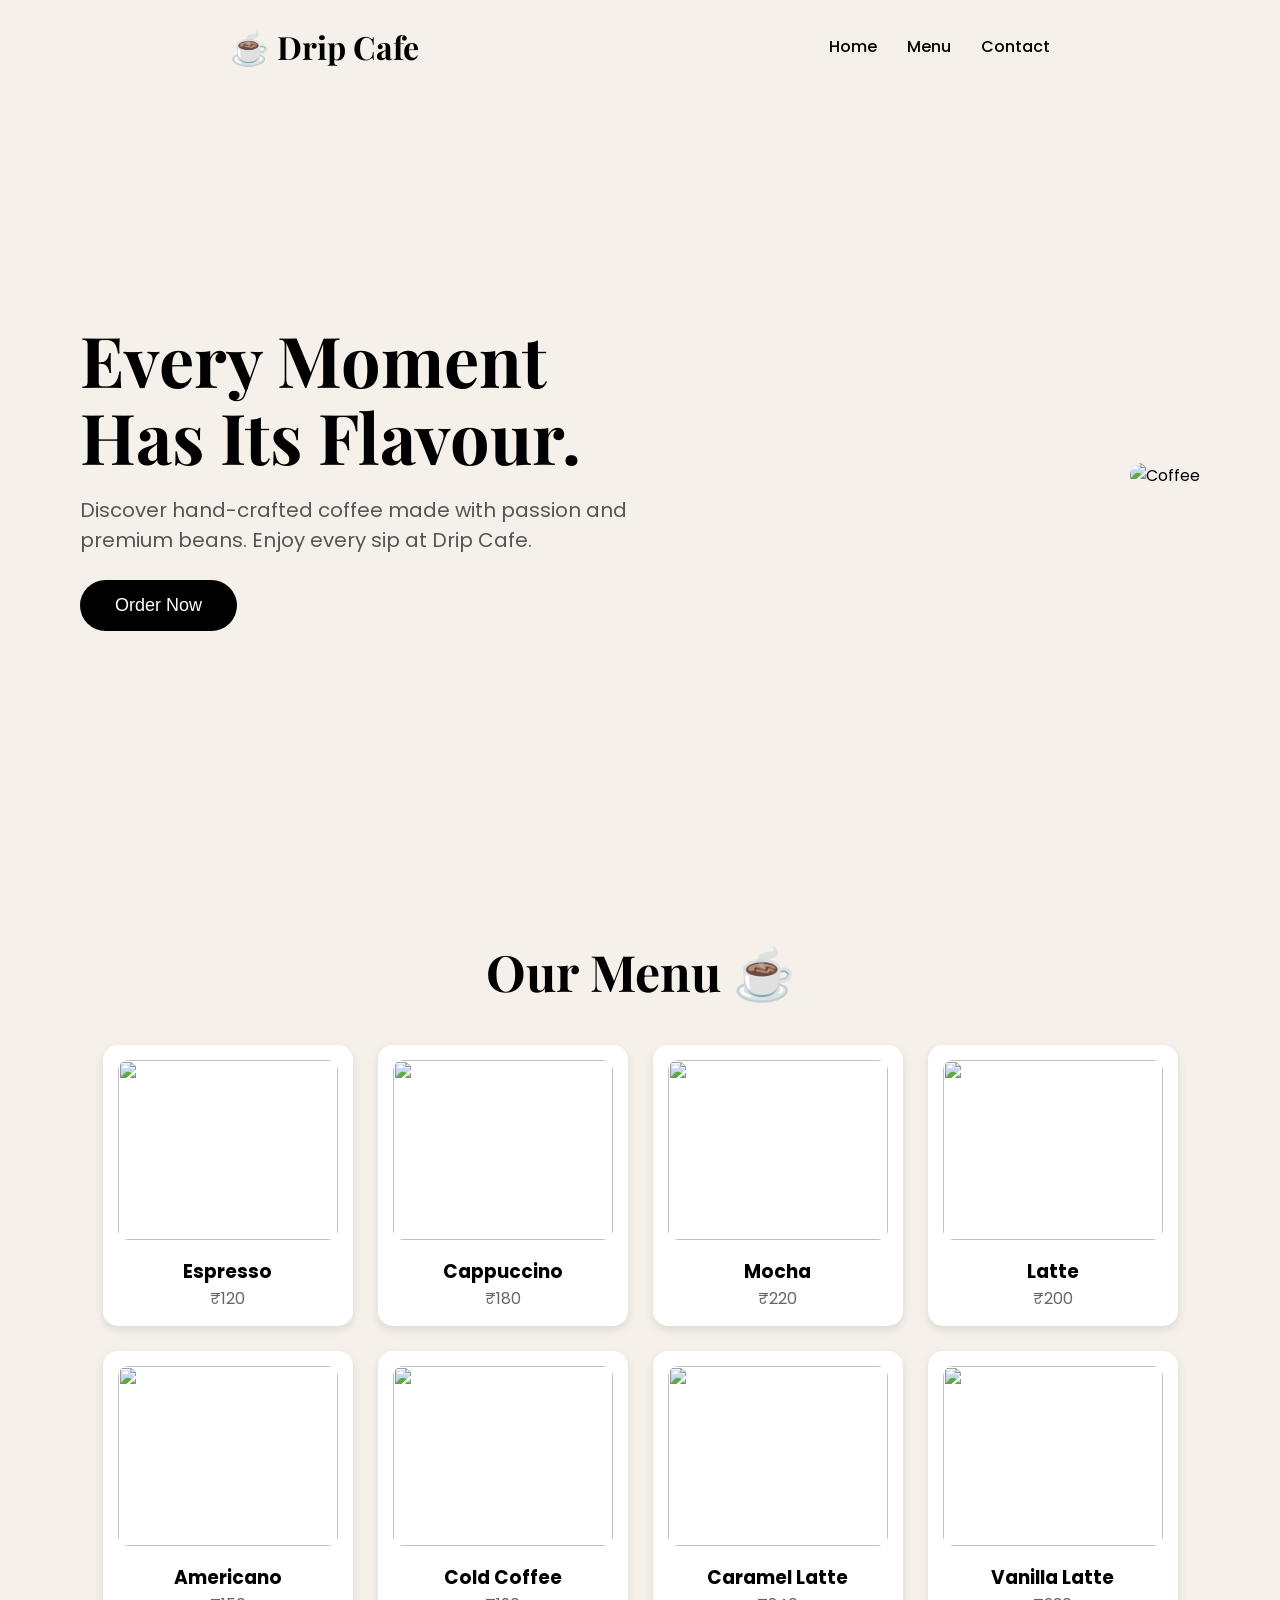
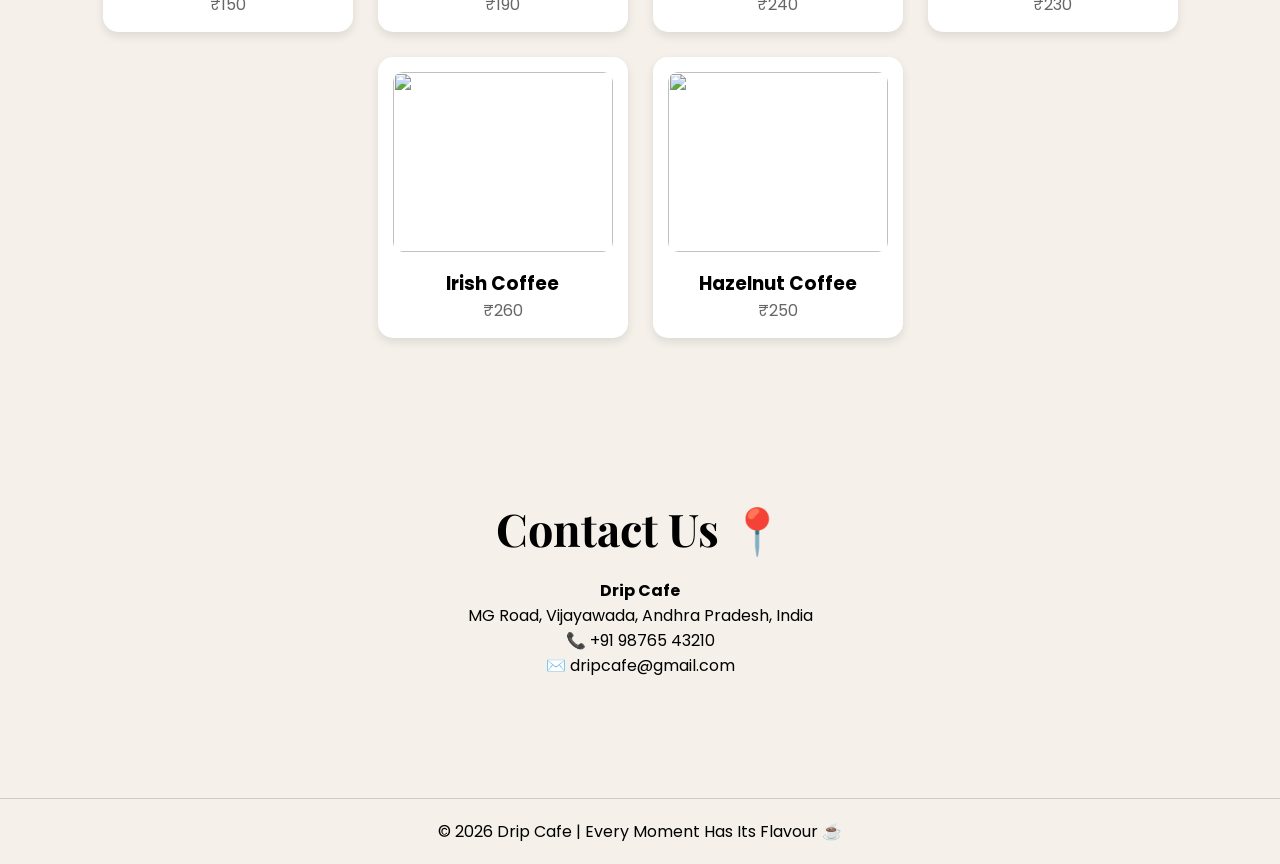
==== index.html @ 1b5a7522 "Update index.html" ====
<!DOCTYPE html>
<html lang="en">
<head>
<meta charset="UTF-8">
<meta name="viewport" content="width=device-width, initial-scale=1.0">
<title>Drip Cafe</title>

<link href="https://fonts.googleapis.com/css2?family=Playfair+Display:wght@700&family=Poppins:wght@300;400;500;600&display=swap" rel="stylesheet">

<style>
*{
margin:0;
padding:0;
box-sizing:border-box;
scroll-behavior:smooth;
}

body{
font-family:'Poppins',sans-serif;
background:#f5f1ea;
}

header{
display:flex;
justify-content:space-around;
align-items:center;
padding:25px;
background:#f5f1ea;
position:sticky;
top:0;
z-index:1000;
}

.logo{
font-size:32px;
font-family:'Playfair Display',serif;
font-weight:bold;
}

nav ul{
display:flex;
list-style:none;
gap:30px;
}

nav a{
text-decoration:none;
color:black;
font-weight:500;
}

.hero{
display:flex;
justify-content:space-between;
align-items:center;
padding:60px 80px;
min-height:85vh;
}

.content{
max-width:600px;
}

.content h1{
font-size:70px;
font-family:'Playfair Display',serif;
line-height:1.1;
}

.content p{
font-size:20px;
margin-top:20px;
color:#555;
}

.order-btn{
margin-top:25px;
padding:15px 35px;
border:none;
background:black;
color:white;
border-radius:30px;
font-size:18px;
cursor:pointer;
}

.image img{
width:500px;
border-radius:20px;
}

#menu{
padding:80px 40px;
text-align:center;
}

#menu h2{
font-size:50px;
margin-bottom:40px;
font-family:'Playfair Display',serif;
}

.menu-container{
display:flex;
flex-wrap:wrap;
justify-content:center;
gap:25px;
}

.card{
background:white;
width:250px;
padding:15px;
border-radius:15px;
box-shadow:0 4px 10px rgba(0,0,0,0.1);
}

.card img{
width:100%;
height:180px;
object-fit:cover;
border-radius:10px;
}

.card h3{
margin-top:10px;
}

.card p{
color:#666;
}

#contact{
padding:80px 40px;
text-align:center;
}

#contact h2{
font-size:45px;
margin-bottom:20px;
font-family:'Playfair Display',serif;
}

footer{
text-align:center;
padding:20px;
border-top:1px solid #ccc;
margin-top:40px;
}

@media(max-width:900px){

.hero{
flex-direction:column;
text-align:center;
}

.content h1{
font-size:48px;
}

.image img{
width:320px;
margin-top:30px;
}

header{
flex-direction:column;
gap:15px;
}

nav ul{
gap:15px;
}
}
</style>
</head>

<body>

<header>
<div class="logo">☕ Drip Cafe</div>

<nav>
<ul>
<li><a href="#">Home</a></li>
<li><a href="#menu">Menu</a></li>
<li><a href="#contact">Contact</a></li>
</ul>
</nav>
</header>

<section class="hero">

<div class="content">
<h1>Every Moment<br>Has Its Flavour.</h1>

<p>
Discover hand-crafted coffee made with passion and premium beans.
Enjoy every sip at Drip Cafe.
</p>

<button class="order-btn">Order Now</button>
</div>

<div class="image">
<img src="https://images.unsplash.com/photo-1495474472287-4d71bcdd2085?w=900" alt="Coffee">
</div>

</section>

<section id="menu">

<h2>Our Menu ☕</h2>

<div class="menu-container">

<div class="card"><img src="https://images.unsplash.com/photo-1509042239860-f550ce710b93?w=400"><h3>Espresso</h3><p>₹120</p></div>

<div class="card"><img src="https://images.unsplash.com/photo-1517701604599-bb29b565090c?w=400"><h3>Cappuccino</h3><p>₹180</p></div>

<div class="card"><img src="https://images.unsplash.com/photo-1461023058943-07fcbe16d735?w=400"><h3>Mocha</h3><p>₹220</p></div>

<div class="card"><img src="https://images.unsplash.com/photo-1521302080371-df3f0eebf5f9?w=400"><h3>Latte</h3><p>₹200</p></div>

<div class="card"><img src="https://images.unsplash.com/photo-1495474472287-4d71bcdd2085?w=400"><h3>Americano</h3><p>₹150</p></div>

<div class="card"><img src="https://images.unsplash.com/photo-1445116572660-236099ec97a0?w=400"><h3>Cold Coffee</h3><p>₹190</p></div>

<div class="card"><img src="https://images.unsplash.com/photo-1511920170033-f8396924c348?w=400"><h3>Caramel Latte</h3><p>₹240</p></div>

<div class="card"><img src="https://images.unsplash.com/photo-1504753793650-d4a2b783c15e?w=400"><h3>Vanilla Latte</h3><p>₹230</p></div>

<div class="card"><img src="https://images.unsplash.com/photo-1572442388796-11668a67e53d?w=400"><h3>Irish Coffee</h3><p>₹260</p></div>

<div class="card"><img src="https://images.unsplash.com/photo-1514432324607-a09d9b4aefdd?w=400"><h3>Hazelnut Coffee</h3><p>₹250</p></div>

</div>

</section>

<section id="contact">

<h2>Contact Us 📍</h2>

<p><strong>Drip Cafe</strong></p>
<p>MG Road, Vijayawada, Andhra Pradesh, India</p>
<p>📞 +91 98765 43210</p>
<p>✉️ dripcafe@gmail.com</p>

</section>

<footer>
© 2026 Drip Cafe | Every Moment Has Its Flavour ☕
</footer>

</body>
</html>
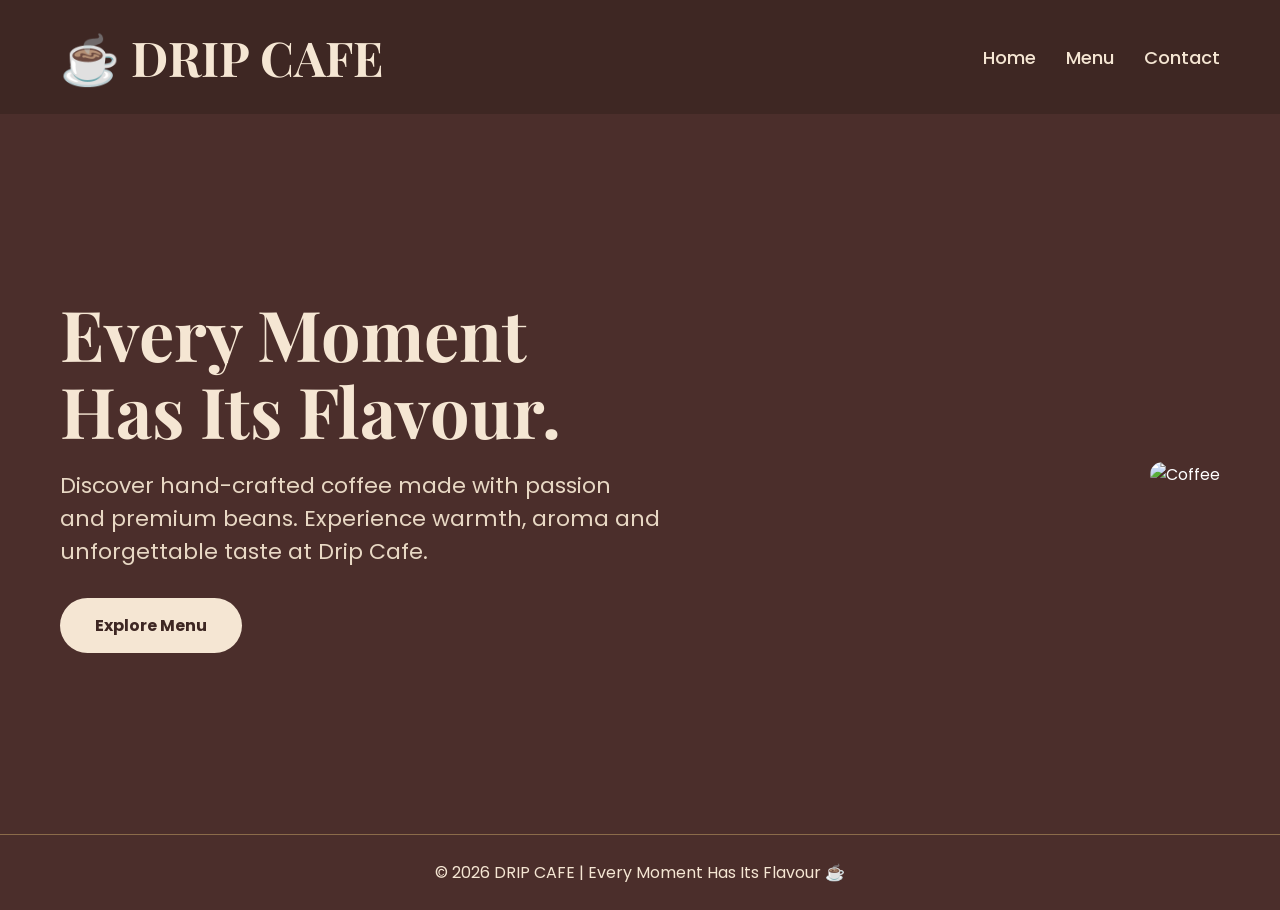
==== commit b80677b6: "Update index.html" ====
--- a/index.html
+++ b/index.html
@@ -8,33 +8,32 @@
 <link href="https://fonts.googleapis.com/css2?family=Playfair+Display:wght@700&family=Poppins:wght@300;400;500;600&display=swap" rel="stylesheet">
 
 <style>
+
 *{
 margin:0;
 padding:0;
 box-sizing:border-box;
-scroll-behavior:smooth;
+font-family:'Poppins',sans-serif;
 }
 
 body{
-font-family:'Poppins',sans-serif;
-background:#f5f1ea;
+background:#4B2E2B;
+color:white;
 }
 
 header{
 display:flex;
-justify-content:space-around;
+justify-content:space-between;
 align-items:center;
-padding:25px;
-background:#f5f1ea;
-position:sticky;
-top:0;
-z-index:1000;
+padding:25px 60px;
+background:#3E2723;
 }
 
 .logo{
-font-size:32px;
+font-size:48px;
 font-family:'Playfair Display',serif;
 font-weight:bold;
+color:#F5E6D3;
 }
 
 nav ul{
@@ -45,7 +44,8 @@
 
 nav a{
 text-decoration:none;
-color:black;
+color:#F5E6D3;
+font-size:18px;
 font-weight:500;
 }
 
@@ -53,8 +53,8 @@
 display:flex;
 justify-content:space-between;
 align-items:center;
-padding:60px 80px;
-min-height:85vh;
+padding:80px 60px;
+min-height:80vh;
 }
 
 .content{
@@ -63,92 +63,47 @@
 
 .content h1{
 font-size:70px;
+line-height:1.1;
 font-family:'Playfair Display',serif;
-line-height:1.1;
+color:#F5E6D3;
 }
 
 .content p{
-font-size:20px;
 margin-top:20px;
-color:#555;
+font-size:22px;
+color:#E8D8C4;
 }
 
-.order-btn{
-margin-top:25px;
+.btn{
+display:inline-block;
+margin-top:30px;
 padding:15px 35px;
-border:none;
-background:black;
-color:white;
+background:#F5E6D3;
+color:#3E2723;
+text-decoration:none;
 border-radius:30px;
-font-size:18px;
-cursor:pointer;
+font-weight:bold;
 }
 
 .image img{
 width:500px;
+max-width:100%;
 border-radius:20px;
-}
-
-#menu{
-padding:80px 40px;
-text-align:center;
-}
-
-#menu h2{
-font-size:50px;
-margin-bottom:40px;
-font-family:'Playfair Display',serif;
-}
-
-.menu-container{
-display:flex;
-flex-wrap:wrap;
-justify-content:center;
-gap:25px;
-}
-
-.card{
-background:white;
-width:250px;
-padding:15px;
-border-radius:15px;
-box-shadow:0 4px 10px rgba(0,0,0,0.1);
-}
-
-.card img{
-width:100%;
-height:180px;
-object-fit:cover;
-border-radius:10px;
-}
-
-.card h3{
-margin-top:10px;
-}
-
-.card p{
-color:#666;
-}
-
-#contact{
-padding:80px 40px;
-text-align:center;
-}
-
-#contact h2{
-font-size:45px;
-margin-bottom:20px;
-font-family:'Playfair Display',serif;
 }
 
 footer{
 text-align:center;
-padding:20px;
-border-top:1px solid #ccc;
-margin-top:40px;
+padding:25px;
+border-top:1px solid #8B6B4A;
+color:#F5E6D3;
 }
 
 @media(max-width:900px){
+
+header{
+flex-direction:column;
+gap:20px;
+}
 
 .hero{
 flex-direction:column;
@@ -159,99 +114,61 @@
 font-size:48px;
 }
 
+.image{
+margin-top:40px;
+}
+
 .image img{
 width:320px;
-margin-top:30px;
+}
 }
 
-header{
-flex-direction:column;
-gap:15px;
-}
-
-nav ul{
-gap:15px;
-}
-}
 </style>
 </head>
 
 <body>
 
 <header>
-<div class="logo">☕ Drip Cafe</div>
+
+<div class="logo">☕ DRIP CAFE</div>
 
 <nav>
 <ul>
-<li><a href="#">Home</a></li>
-<li><a href="#menu">Menu</a></li>
-<li><a href="#contact">Contact</a></li>
+<li><a href="index.html">Home</a></li>
+<li><a href="menu.html">Menu</a></li>
+<li><a href="contact.html">Contact</a></li>
 </ul>
 </nav>
+
 </header>
 
 <section class="hero">
 
 <div class="content">
+
 <h1>Every Moment<br>Has Its Flavour.</h1>
 
 <p>
 Discover hand-crafted coffee made with passion and premium beans.
-Enjoy every sip at Drip Cafe.
+Experience warmth, aroma and unforgettable taste at Drip Cafe.
 </p>
 
-<button class="order-btn">Order Now</button>
+<a href="menu.html" class="btn">Explore Menu</a>
+
 </div>
 
 <div class="image">
+
 <img src="https://images.unsplash.com/photo-1495474472287-4d71bcdd2085?w=900" alt="Coffee">
-</div>
-
-</section>
-
-<section id="menu">
-
-<h2>Our Menu ☕</h2>
-
-<div class="menu-container">
-
-<div class="card"><img src="https://images.unsplash.com/photo-1509042239860-f550ce710b93?w=400"><h3>Espresso</h3><p>₹120</p></div>
-
-<div class="card"><img src="https://images.unsplash.com/photo-1517701604599-bb29b565090c?w=400"><h3>Cappuccino</h3><p>₹180</p></div>
-
-<div class="card"><img src="https://images.unsplash.com/photo-1461023058943-07fcbe16d735?w=400"><h3>Mocha</h3><p>₹220</p></div>
-
-<div class="card"><img src="https://images.unsplash.com/photo-1521302080371-df3f0eebf5f9?w=400"><h3>Latte</h3><p>₹200</p></div>
-
-<div class="card"><img src="https://images.unsplash.com/photo-1495474472287-4d71bcdd2085?w=400"><h3>Americano</h3><p>₹150</p></div>
-
-<div class="card"><img src="https://images.unsplash.com/photo-1445116572660-236099ec97a0?w=400"><h3>Cold Coffee</h3><p>₹190</p></div>
-
-<div class="card"><img src="https://images.unsplash.com/photo-1511920170033-f8396924c348?w=400"><h3>Caramel Latte</h3><p>₹240</p></div>
-
-<div class="card"><img src="https://images.unsplash.com/photo-1504753793650-d4a2b783c15e?w=400"><h3>Vanilla Latte</h3><p>₹230</p></div>
-
-<div class="card"><img src="https://images.unsplash.com/photo-1572442388796-11668a67e53d?w=400"><h3>Irish Coffee</h3><p>₹260</p></div>
-
-<div class="card"><img src="https://images.unsplash.com/photo-1514432324607-a09d9b4aefdd?w=400"><h3>Hazelnut Coffee</h3><p>₹250</p></div>
 
 </div>
 
 </section>
 
-<section id="contact">
+<footer>
 
-<h2>Contact Us 📍</h2>
+© 2026 DRIP CAFE | Every Moment Has Its Flavour ☕
 
-<p><strong>Drip Cafe</strong></p>
-<p>MG Road, Vijayawada, Andhra Pradesh, India</p>
-<p>📞 +91 98765 43210</p>
-<p>✉️ dripcafe@gmail.com</p>
-
-</section>
-
-<footer>
-© 2026 Drip Cafe | Every Moment Has Its Flavour ☕
 </footer>
 
 </body>
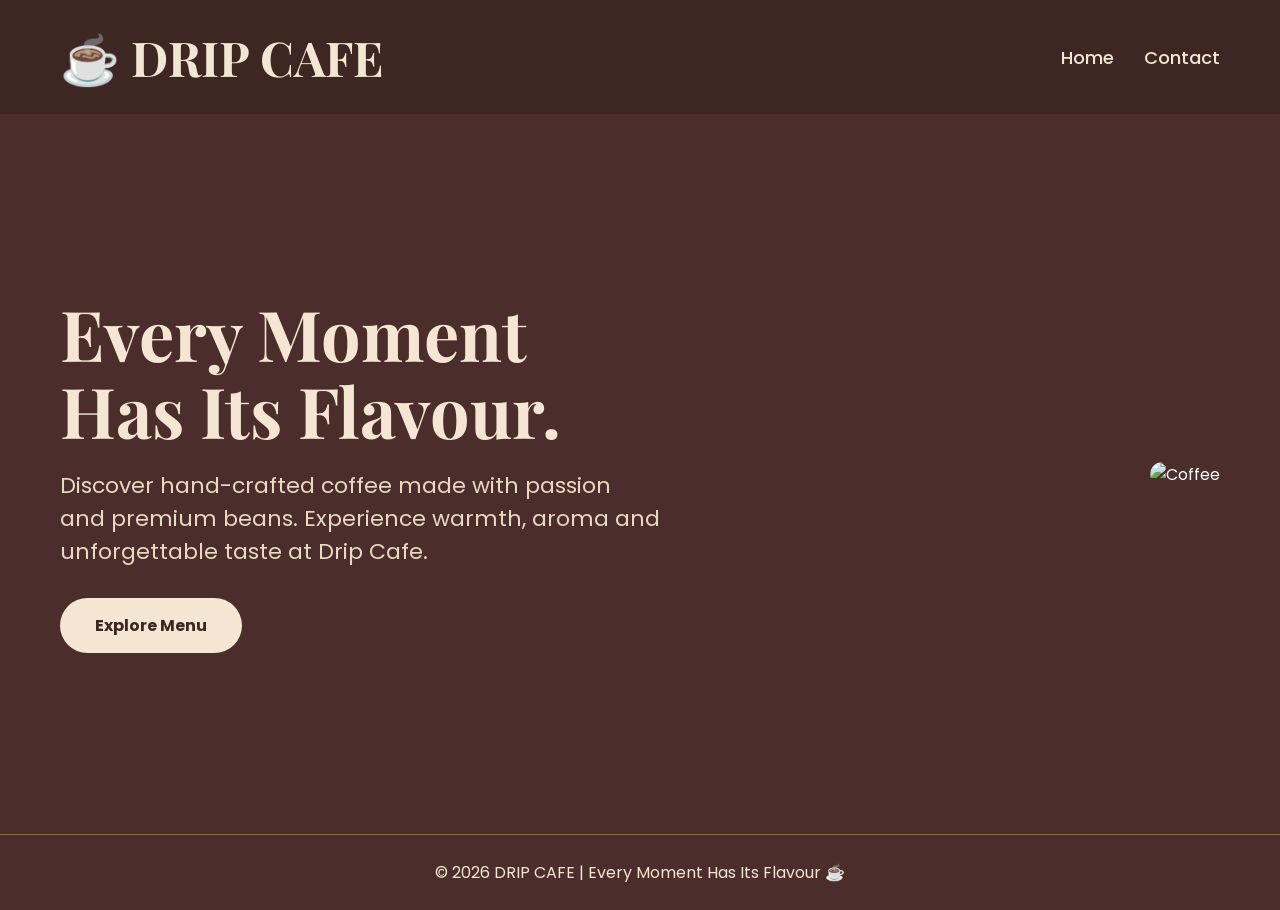
==== commit 50a4f7ed: "Update index.html" ====
--- a/index.html
+++ b/index.html
@@ -135,7 +135,7 @@
 <nav>
 <ul>
 <li><a href="index.html">Home</a></li>
-<li><a href="menu.html">Menu</a></li>
+
 <li><a href="contact.html">Contact</a></li>
 </ul>
 </nav>
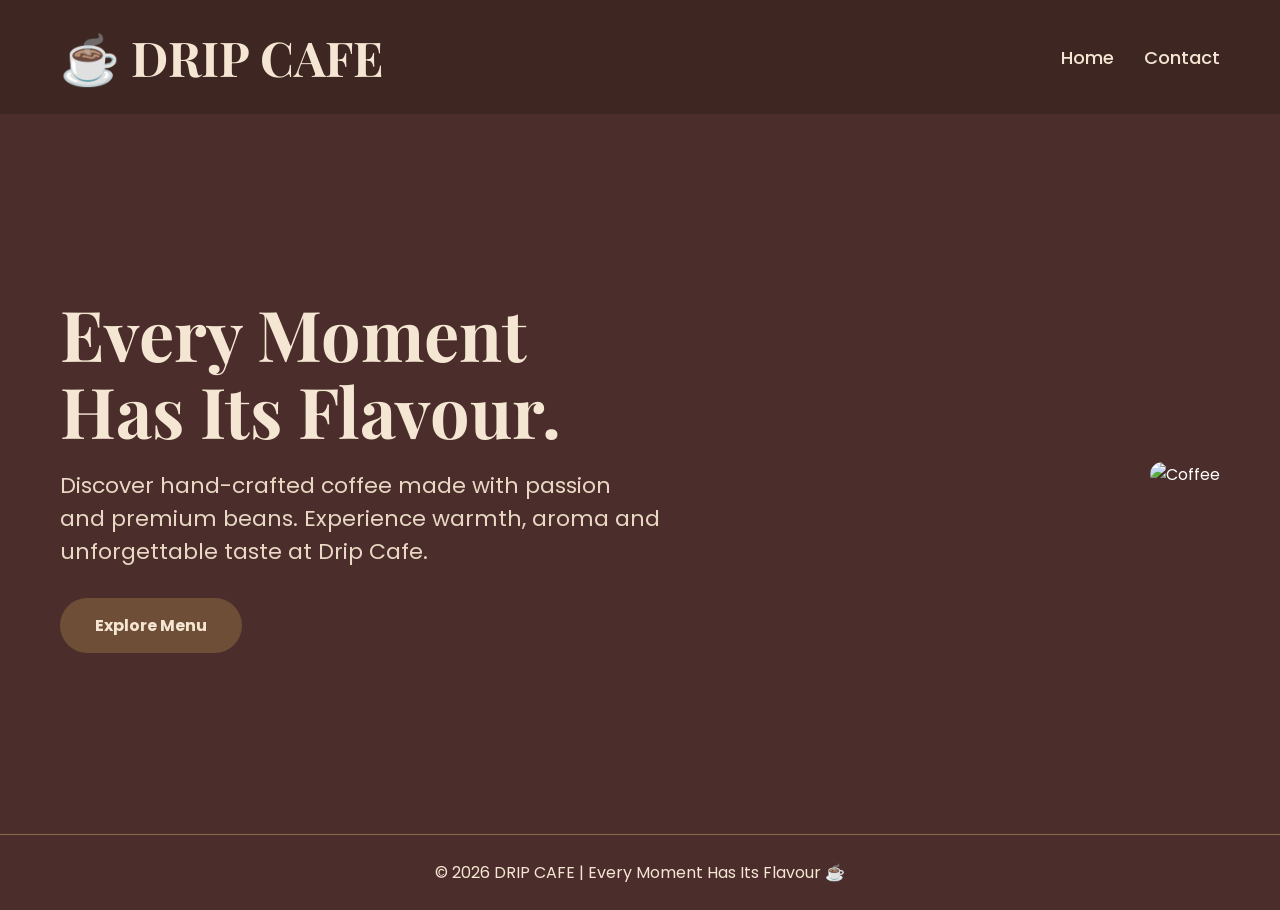
==== commit eaa51310: "Update index.html" ====
--- a/index.html
+++ b/index.html
@@ -78,8 +78,8 @@
 display:inline-block;
 margin-top:30px;
 padding:15px 35px;
-background:#F5E6D3;
-color:#3E2723;
+background:#6F4E37;
+color:#F5E6D3;
 text-decoration:none;
 border-radius:30px;
 font-weight:bold;
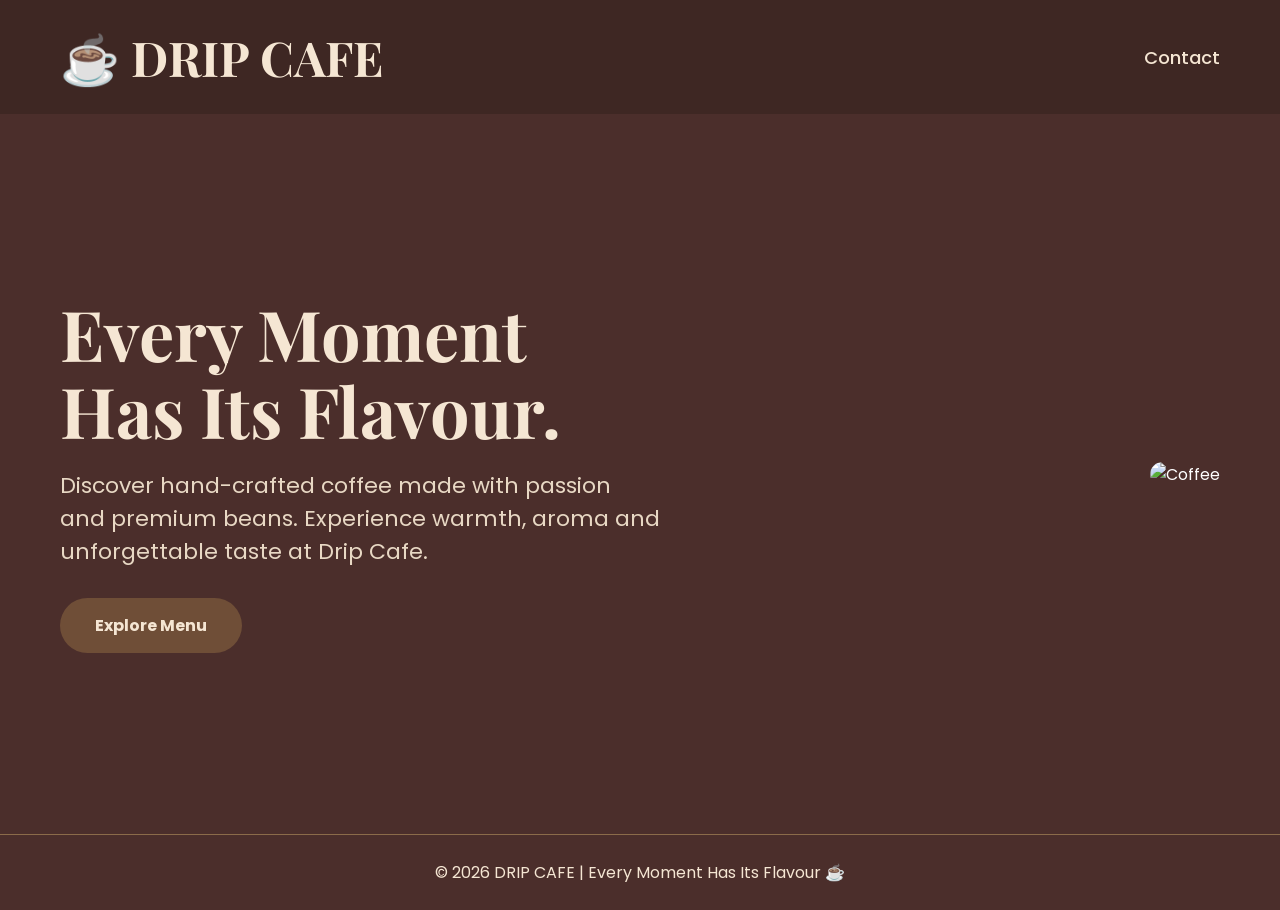
==== commit ee1ed806: "Update index.html" ====
--- a/index.html
+++ b/index.html
@@ -134,7 +134,7 @@
 
 <nav>
 <ul>
-<li><a href="index.html">Home</a></li>
+
 
 <li><a href="contact.html">Contact</a></li>
 </ul>
